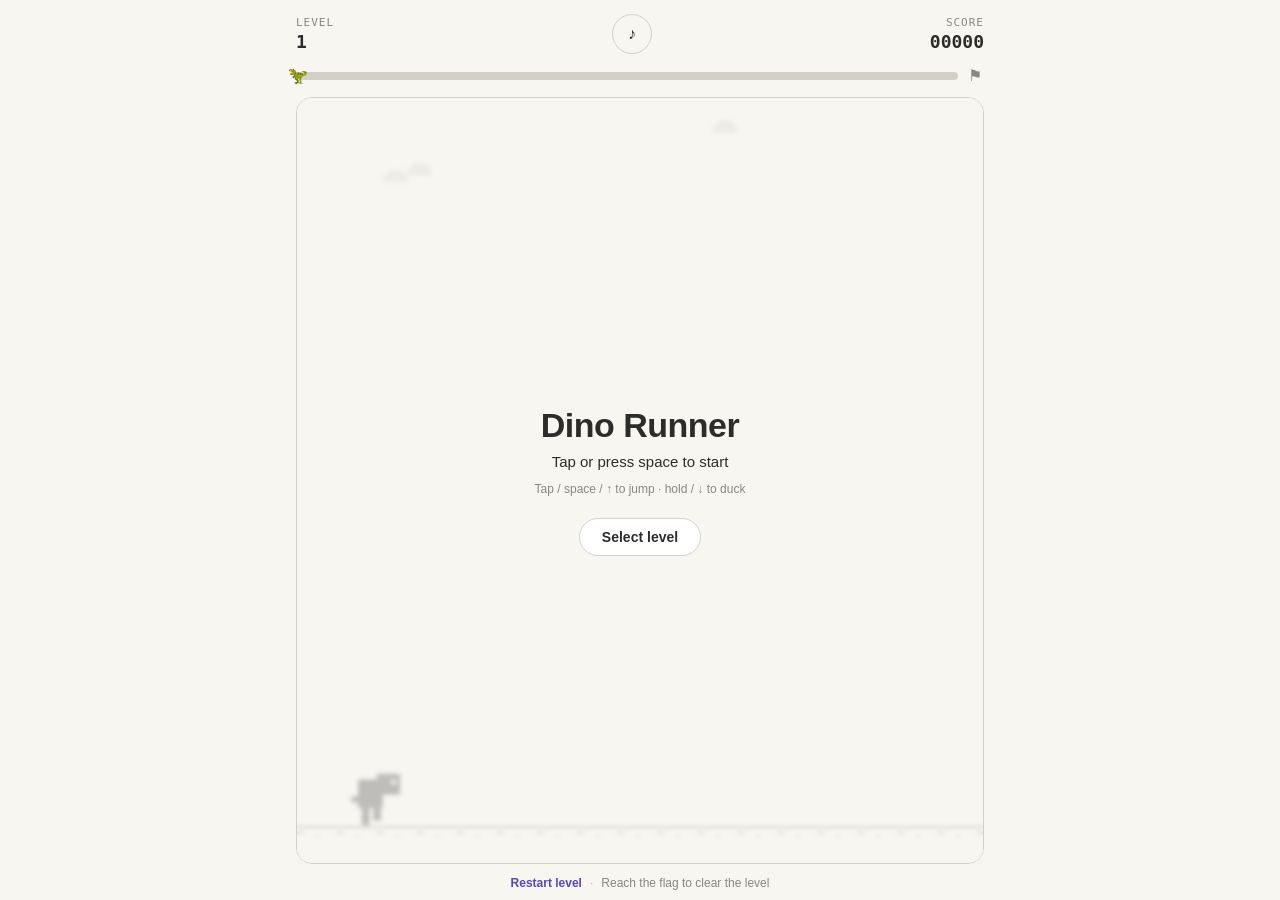
==== index.html @ a5c846f4 "Add files via upload" ====
<!DOCTYPE html>
<html lang="en">
<head>
<meta charset="UTF-8" />
<meta name="viewport" content="width=device-width, initial-scale=1, maximum-scale=1, user-scalable=no, viewport-fit=cover" />
<meta name="theme-color" content="#f7f6f1" />
<meta name="description" content="A minimal level-based runner game — clear each level's finish line to advance. Plays on mobile and desktop." />
<title>Dino Runner</title>
<link rel="stylesheet" href="style.css" />
</head>
<body>
<div id="app">
  <header class="hud">
    <div class="hud-item">
      <span class="hud-label">LEVEL</span>
      <span id="level" class="hud-value">1</span>
    </div>
    <button id="soundBtn" class="icon-btn" aria-label="Toggle sound">♪</button>
    <div class="hud-item">
      <span class="hud-label">SCORE</span>
      <span id="score" class="hud-value">00000</span>
    </div>
  </header>

  <div class="progress-wrap">
    <div class="progress-track">
      <div id="progressFill" class="progress-fill"></div>
      <div id="progressDino" class="progress-dino">🦖</div>
    </div>
    <span id="progressFlag" class="progress-flag">⚑</span>
  </div>

  <div id="stage" class="stage">
    <canvas id="game"></canvas>

    <!-- Title / start overlay -->
    <div id="overlay" class="overlay">
      <h1 id="ovTitle" class="overlay-title">Dino Runner</h1>
      <p id="ovSub" class="overlay-sub">Tap or press space to start</p>
      <p class="overlay-hint">Tap / space / ↑ to jump · hold / ↓ to duck</p>
      <button id="levelSelectBtn" class="pill-btn">Select level</button>
    </div>

    <!-- Level clear overlay -->
    <div id="clearOverlay" class="overlay hidden">
      <p class="clear-kicker">Level cleared</p>
      <h1 id="clearTitle" class="overlay-title">Level 1</h1>
      <p id="clearStats" class="overlay-sub">Score 00420 · Best 00500</p>
      <button id="nextBtn" class="pill-btn primary">Next level →</button>
    </div>

    <!-- Level select overlay -->
    <div id="selectOverlay" class="overlay hidden">
      <h1 class="overlay-title">Select level</h1>
      <p class="overlay-sub">Cleared levels are unlocked</p>
      <div id="levelGrid" class="level-grid"></div>
      <button id="selectBackBtn" class="text-btn">Back</button>
    </div>
  </div>

  <div class="controls">
    <button id="jumpBtn" class="ctrl-btn" aria-label="Jump">JUMP</button>
    <button id="duckBtn" class="ctrl-btn" aria-label="Duck">DUCK</button>
  </div>

  <footer class="foot">
    <button id="resetBtn" class="text-btn">Restart level</button>
    <span class="foot-sep">·</span>
    <span id="footNote" class="foot-note">Reach the flag to clear the level</span>
  </footer>
</div>

<script src="game.js"></script>
</body>
</html>
---- style.css ----
:root {
  --bg: #f7f6f1;
  --fg: #2c2c2a;
  --mid: #888780;
  --line: #d3d1c7;
  --accent: #534ab7;
  --surface: #ffffff;
}

@media (prefers-color-scheme: dark) {
  :root {
    --bg: #1f1f1d;
    --fg: #f1efe8;
    --mid: #888780;
    --line: #444441;
    --accent: #afa9ec;
    --surface: #2c2c2a;
  }
}

* { margin: 0; padding: 0; box-sizing: border-box; }

html, body {
  height: 100%;
  overflow: hidden;
  overscroll-behavior: none;
  -webkit-user-select: none;
  user-select: none;
  -webkit-touch-callout: none;
  -webkit-tap-highlight-color: transparent;
  touch-action: manipulation;
}

body {
  font-family: -apple-system, BlinkMacSystemFont, "Segoe UI", Roboto, sans-serif;
  background: var(--bg);
  color: var(--fg);
  display: flex;
  align-items: center;
  justify-content: center;
  transition: background 0.4s ease, color 0.4s ease;
}

#app {
  width: 100%;
  max-width: 720px;
  height: 100%;
  max-height: 100dvh;
  display: flex;
  flex-direction: column;
  padding: env(safe-area-inset-top) 16px env(safe-area-inset-bottom);
  gap: 12px;
}

.hud {
  display: flex;
  align-items: center;
  justify-content: space-between;
  padding-top: 14px;
  font-family: "SF Mono", ui-monospace, Menlo, Consolas, monospace;
}

.hud-item { display: flex; flex-direction: column; gap: 2px; }
.hud-item:last-child { align-items: flex-end; }
.hud-label { font-size: 11px; letter-spacing: 1px; color: var(--mid); }
.hud-value { font-size: 18px; font-weight: 600; color: var(--fg); font-variant-numeric: tabular-nums; }

.icon-btn {
  width: 40px; height: 40px;
  border: 1px solid var(--line);
  border-radius: 50%;
  background: transparent;
  color: var(--fg);
  font-size: 16px;
  cursor: pointer;
  transition: opacity 0.2s ease, background 0.2s ease;
}
.icon-btn.muted { opacity: 0.35; }
.icon-btn:active { background: var(--line); }

.stage {
  position: relative;
  flex: 1;
  min-height: 0;
  border-radius: 16px;
  overflow: hidden;
  border: 1px solid var(--line);
  background: var(--bg);
  transition: background 0.4s ease, border-color 0.4s ease;
}

#game { display: block; width: 100%; height: 100%; }

.overlay {
  position: absolute;
  inset: 0;
  display: flex;
  flex-direction: column;
  align-items: center;
  justify-content: center;
  gap: 8px;
  text-align: center;
  padding: 24px;
  background: color-mix(in srgb, var(--bg) 72%, transparent);
  backdrop-filter: blur(2px);
  transition: opacity 0.25s ease;
}
.overlay.hidden { opacity: 0; pointer-events: none; }
.overlay-title { font-size: 28px; font-weight: 700; letter-spacing: -0.5px; }
.overlay-sub { font-size: 15px; color: var(--fg); }
.overlay-hint { font-size: 12px; color: var(--mid); margin-top: 4px; }

.controls {
  display: flex;
  gap: 12px;
}
.ctrl-btn {
  flex: 1;
  height: 60px;
  border: 1px solid var(--line);
  border-radius: 14px;
  background: var(--surface);
  color: var(--fg);
  font-size: 15px;
  font-weight: 600;
  letter-spacing: 1px;
  cursor: pointer;
  transition: transform 0.05s ease, background 0.15s ease;
}
.ctrl-btn:active { transform: scale(0.97); background: var(--line); }

.foot {
  display: flex;
  align-items: center;
  justify-content: center;
  gap: 8px;
  padding-bottom: 10px;
  font-size: 12px;
  color: var(--mid);
}
.text-btn {
  border: none;
  background: transparent;
  color: var(--accent);
  font-size: 12px;
  font-weight: 600;
  cursor: pointer;
}
.foot-sep { opacity: 0.5; }

@media (min-width: 700px) {
  .ctrl-btn { height: 52px; }
  .overlay-title { font-size: 34px; }
}

@media (hover: hover) and (pointer: fine) {
  .controls { display: none; }
}

/* ---- Progress bar ---- */
.progress-wrap {
  display: flex;
  align-items: center;
  gap: 10px;
  padding: 0 2px;
}
.progress-track {
  position: relative;
  flex: 1;
  height: 8px;
  background: var(--line);
  border-radius: 6px;
  overflow: visible;
}
.progress-fill {
  height: 100%;
  width: 0%;
  background: var(--accent);
  border-radius: 6px;
  transition: width 0.08s linear;
}
.progress-dino {
  position: absolute;
  top: 50%;
  left: 0%;
  transform: translate(-50%, -50%);
  font-size: 16px;
  line-height: 1;
  transition: left 0.08s linear;
  pointer-events: none;
}
.progress-flag {
  font-size: 16px;
  color: var(--mid);
}

/* ---- Pill buttons in overlays ---- */
.pill-btn {
  margin-top: 14px;
  padding: 10px 22px;
  border: 1px solid var(--line);
  border-radius: 999px;
  background: var(--surface);
  color: var(--fg);
  font-size: 14px;
  font-weight: 600;
  cursor: pointer;
  transition: transform 0.05s ease, background 0.15s ease;
}
.pill-btn:active { transform: scale(0.97); }
.pill-btn.primary {
  background: var(--accent);
  border-color: var(--accent);
  color: #fff;
}

.clear-kicker {
  font-size: 12px;
  letter-spacing: 2px;
  text-transform: uppercase;
  color: var(--accent);
  font-weight: 700;
}

/* ---- Level select grid ---- */
.level-grid {
  display: grid;
  grid-template-columns: repeat(4, 1fr);
  gap: 10px;
  margin-top: 16px;
  width: 100%;
  max-width: 320px;
}
.level-cell {
  aspect-ratio: 1;
  border: 1px solid var(--line);
  border-radius: 12px;
  background: var(--surface);
  color: var(--fg);
  font-size: 18px;
  font-weight: 700;
  display: flex;
  align-items: center;
  justify-content: center;
  cursor: pointer;
  transition: transform 0.05s ease, background 0.15s ease;
}
.level-cell:active { transform: scale(0.95); }
.level-cell.locked {
  color: var(--mid);
  opacity: 0.5;
  cursor: not-allowed;
}
.level-cell.cleared {
  border-color: var(--accent);
  color: var(--accent);
}
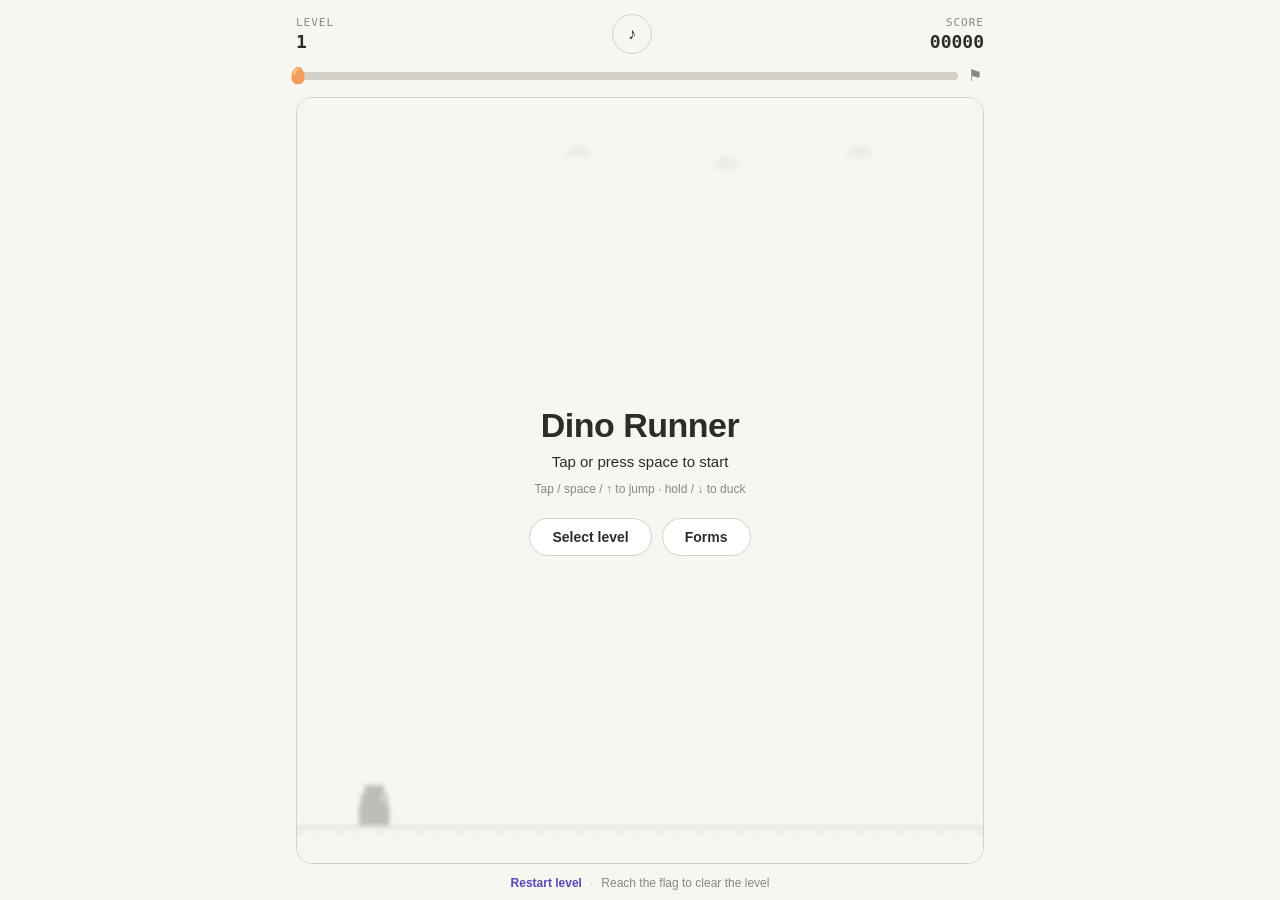
==== commit 9731d1a9: "Add 50 hand-authored levels, dino evolution system, PWA & a11y Gameplay - Replace random spawning wi" ====
--- a/index.html
+++ b/index.html
@@ -3,9 +3,13 @@
 <head>
 <meta charset="UTF-8" />
 <meta name="viewport" content="width=device-width, initial-scale=1, maximum-scale=1, user-scalable=no, viewport-fit=cover" />
-<meta name="theme-color" content="#f7f6f1" />
+<meta name="theme-color" content="#f7f6f1" media="(prefers-color-scheme: light)" />
+<meta name="theme-color" content="#1f1f1d" media="(prefers-color-scheme: dark)" />
 <meta name="description" content="A minimal level-based runner game — clear each level's finish line to advance. Plays on mobile and desktop." />
 <title>Dino Runner</title>
+<link rel="manifest" href="manifest.json" />
+<link rel="icon" href="icon.svg" type="image/svg+xml" />
+<link rel="apple-touch-icon" href="icon.svg" />
 <link rel="stylesheet" href="style.css" />
 </head>
 <body>
@@ -38,12 +42,15 @@
       <h1 id="ovTitle" class="overlay-title">Dino Runner</h1>
       <p id="ovSub" class="overlay-sub">Tap or press space to start</p>
       <p class="overlay-hint">Tap / space / ↑ to jump · hold / ↓ to duck</p>
-      <button id="levelSelectBtn" class="pill-btn">Select level</button>
+      <div class="overlay-actions">
+        <button id="levelSelectBtn" class="pill-btn">Select level</button>
+        <button id="skinsBtn" class="pill-btn">Forms</button>
+      </div>
     </div>
 
     <!-- Level clear overlay -->
     <div id="clearOverlay" class="overlay hidden">
-      <p class="clear-kicker">Level cleared</p>
+      <p id="clearKicker" class="clear-kicker">Level cleared</p>
       <h1 id="clearTitle" class="overlay-title">Level 1</h1>
       <p id="clearStats" class="overlay-sub">Score 00420 · Best 00500</p>
       <button id="nextBtn" class="pill-btn primary">Next level →</button>
@@ -55,6 +62,14 @@
       <p class="overlay-sub">Cleared levels are unlocked</p>
       <div id="levelGrid" class="level-grid"></div>
       <button id="selectBackBtn" class="text-btn">Back</button>
+    </div>
+
+    <!-- Skins / evolution overlay -->
+    <div id="skinOverlay" class="overlay hidden">
+      <h1 class="overlay-title">Forms</h1>
+      <p class="overlay-sub">Clear levels to evolve · tap to wear</p>
+      <div id="skinGrid" class="skin-grid"></div>
+      <button id="skinBackBtn" class="text-btn">Back</button>
     </div>
   </div>
 
@@ -71,5 +86,14 @@
 </div>
 
 <script src="game.js"></script>
+<script>
+  // Register the service worker for offline play. Skipped on file:// where SWs
+  // are unavailable; harmless if the file is missing.
+  if ("serviceWorker" in navigator && location.protocol.startsWith("http")) {
+    window.addEventListener("load", function () {
+      navigator.serviceWorker.register("sw.js").catch(function () {});
+    });
+  }
+</script>
 </body>
 </html>
--- a/style.css
+++ b/style.css
@@ -255,3 +255,69 @@
   border-color: var(--accent);
   color: var(--accent);
 }
+
+/* 50 levels — let the grid scroll inside the overlay */
+.level-grid {
+  max-height: 52vh;
+  overflow-y: auto;
+  padding: 2px;
+  scrollbar-width: thin;
+}
+
+/* ---- Overlay action row ---- */
+.overlay-actions {
+  display: flex;
+  gap: 10px;
+  flex-wrap: wrap;
+  justify-content: center;
+}
+
+/* ---- Skin / evolution grid ---- */
+.skin-grid {
+  display: grid;
+  grid-template-columns: repeat(2, 1fr);
+  gap: 10px;
+  margin-top: 14px;
+  width: 100%;
+  max-width: 320px;
+  max-height: 52vh;
+  overflow-y: auto;
+  padding: 2px;
+  scrollbar-width: thin;
+}
+.skin-cell {
+  display: flex;
+  align-items: center;
+  gap: 10px;
+  padding: 10px 12px;
+  border: 1px solid var(--line);
+  border-radius: 12px;
+  background: var(--surface);
+  color: var(--fg);
+  cursor: pointer;
+  text-align: left;
+  transition: transform 0.05s ease, background 0.15s ease, border-color 0.15s ease;
+}
+.skin-cell:active { transform: scale(0.96); }
+.skin-cell.active { border-color: var(--accent); background: color-mix(in srgb, var(--accent) 14%, var(--surface)); }
+.skin-cell.locked { opacity: 0.5; cursor: not-allowed; }
+.skin-emoji { font-size: 22px; line-height: 1; }
+.skin-name { font-size: 12px; font-weight: 600; }
+.skin-cell.locked .skin-name { color: var(--mid); }
+
+/* ---- Keyboard focus visibility (a11y) ---- */
+.pill-btn:focus-visible,
+.text-btn:focus-visible,
+.icon-btn:focus-visible,
+.ctrl-btn:focus-visible,
+.level-cell:focus-visible,
+.skin-cell:focus-visible {
+  outline: 2px solid var(--accent);
+  outline-offset: 2px;
+}
+
+/* ---- Respect reduced-motion preference ---- */
+@media (prefers-reduced-motion: reduce) {
+  * { transition: none !important; }
+  .progress-fill, .progress-dino { transition: none !important; }
+}
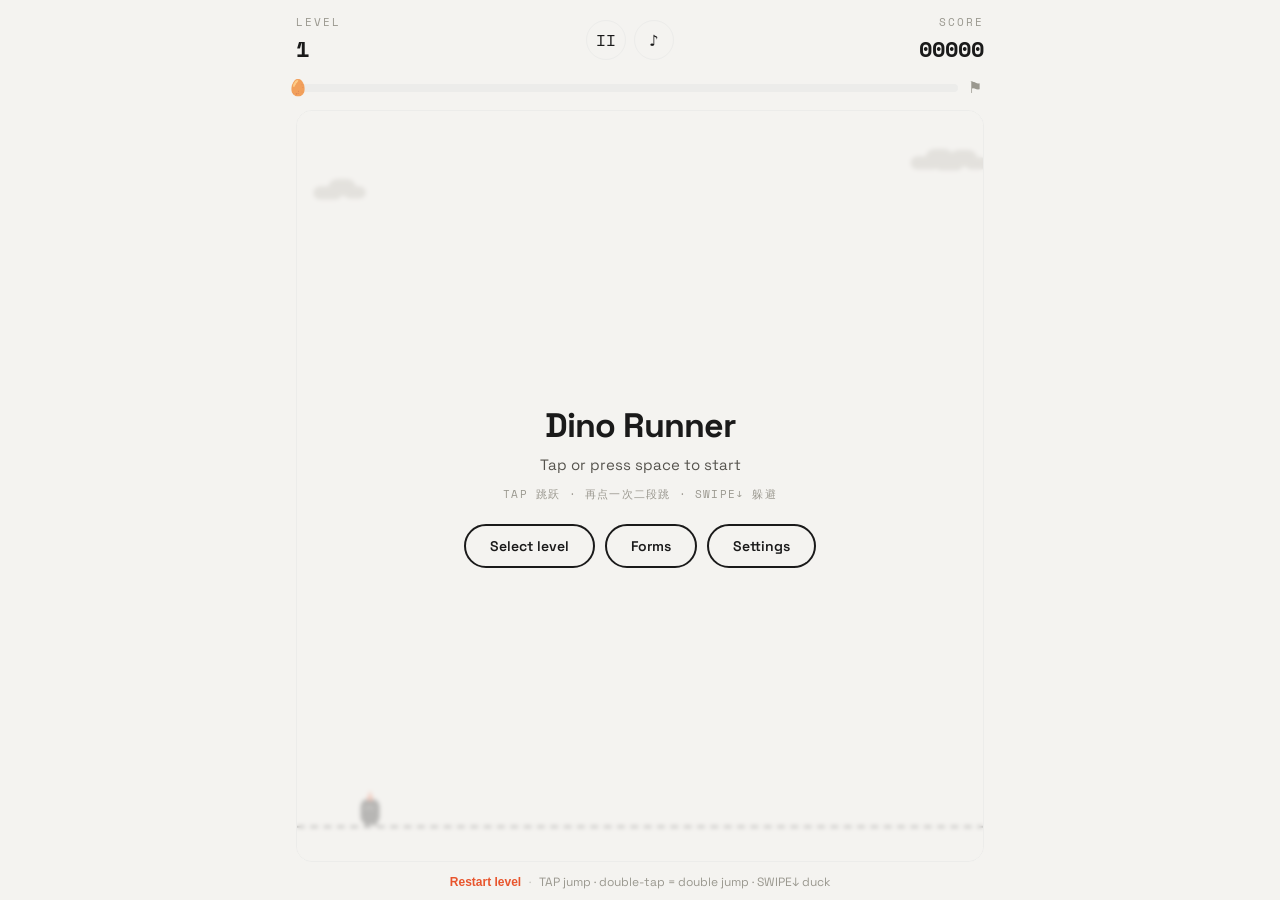
==== commit 734fc7a8: "Apply Design Cloud visual system + double-jump/swipe mechanics Implements the DESIGN_SPEC (docs/desi" ====
--- a/index.html
+++ b/index.html
@@ -3,8 +3,8 @@
 <head>
 <meta charset="UTF-8" />
 <meta name="viewport" content="width=device-width, initial-scale=1, maximum-scale=1, user-scalable=no, viewport-fit=cover" />
-<meta name="theme-color" content="#f7f6f1" media="(prefers-color-scheme: light)" />
-<meta name="theme-color" content="#1f1f1d" media="(prefers-color-scheme: dark)" />
+<meta name="theme-color" content="#F4F3F0" media="(prefers-color-scheme: light)" />
+<meta name="theme-color" content="#16161A" media="(prefers-color-scheme: dark)" />
 <meta name="description" content="A minimal level-based runner game — clear each level's finish line to advance. Plays on mobile and desktop." />
 <title>Dino Runner</title>
 <link rel="manifest" href="manifest.json" />
@@ -19,7 +19,10 @@
       <span class="hud-label">LEVEL</span>
       <span id="level" class="hud-value">1</span>
     </div>
-    <button id="soundBtn" class="icon-btn" aria-label="Toggle sound">♪</button>
+    <div class="hud-icons">
+      <button id="pauseBtn" class="icon-btn" aria-label="Pause">II</button>
+      <button id="soundBtn" class="icon-btn" aria-label="Toggle sound">♪</button>
+    </div>
     <div class="hud-item">
       <span class="hud-label">SCORE</span>
       <span id="score" class="hud-value">00000</span>
@@ -41,10 +44,11 @@
     <div id="overlay" class="overlay">
       <h1 id="ovTitle" class="overlay-title">Dino Runner</h1>
       <p id="ovSub" class="overlay-sub">Tap or press space to start</p>
-      <p class="overlay-hint">Tap / space / ↑ to jump · hold / ↓ to duck</p>
+      <p class="overlay-hint">TAP 跳跃 · 再点一次二段跳 · SWIPE↓ 躲避</p>
       <div class="overlay-actions">
         <button id="levelSelectBtn" class="pill-btn">Select level</button>
         <button id="skinsBtn" class="pill-btn">Forms</button>
+        <button id="titleSettingsBtn" class="pill-btn">Settings</button>
       </div>
     </div>
 
@@ -71,17 +75,36 @@
       <div id="skinGrid" class="skin-grid"></div>
       <button id="skinBackBtn" class="text-btn">Back</button>
     </div>
-  </div>
 
-  <div class="controls">
-    <button id="jumpBtn" class="ctrl-btn" aria-label="Jump">JUMP</button>
-    <button id="duckBtn" class="ctrl-btn" aria-label="Duck">DUCK</button>
+    <!-- Pause overlay -->
+    <div id="pauseOverlay" class="overlay hidden">
+      <p class="clear-kicker">Paused</p>
+      <h1 class="overlay-title">II</h1>
+      <p id="pauseStats" class="overlay-sub">Score 00000</p>
+      <button id="resumeBtn" class="pill-btn primary">Resume</button>
+      <div class="overlay-actions">
+        <button id="pauseRestartBtn" class="pill-btn">Restart</button>
+        <button id="pauseSettingsBtn" class="pill-btn">Settings</button>
+        <button id="pauseHomeBtn" class="pill-btn">Home</button>
+      </div>
+    </div>
+
+    <!-- Settings overlay -->
+    <div id="settingsOverlay" class="overlay hidden">
+      <h1 class="overlay-title">Settings</h1>
+      <div class="settings-list">
+        <button id="setSoundBtn" class="setting-row"><span>Sound</span><span id="setSoundVal" class="setting-val">On</span></button>
+        <button id="setMotionBtn" class="setting-row"><span>Reduce motion</span><span id="setMotionVal" class="setting-val">Off</span></button>
+        <button id="setResetBtn" class="setting-row danger"><span>Reset progress</span><span class="setting-val">↺</span></button>
+      </div>
+      <button id="settingsBackBtn" class="text-btn">Back</button>
+    </div>
   </div>
 
   <footer class="foot">
     <button id="resetBtn" class="text-btn">Restart level</button>
     <span class="foot-sep">·</span>
-    <span id="footNote" class="foot-note">Reach the flag to clear the level</span>
+    <span id="footNote" class="foot-note">TAP jump · double-tap = double jump · SWIPE↓ duck</span>
   </footer>
 </div>
 
--- a/style.css
+++ b/style.css
@@ -1,20 +1,65 @@
+/* ---- Self-hosted fonts (offline-safe; OFL licensed) ---- */
+/* Space Grotesk ships as a variable font, so one file covers 400–700. */
+@font-face {
+  font-family: "Space Grotesk";
+  font-style: normal;
+  font-weight: 400 700;
+  font-display: swap;
+  src: url("fonts/space-grotesk.woff2") format("woff2");
+}
+@font-face {
+  font-family: "Space Mono";
+  font-style: normal;
+  font-weight: 400;
+  font-display: swap;
+  src: url("fonts/space-mono-400.woff2") format("woff2");
+}
+@font-face {
+  font-family: "Space Mono";
+  font-style: normal;
+  font-weight: 700;
+  font-display: swap;
+  src: url("fonts/space-mono-700.woff2") format("woff2");
+}
+
+/* ---- Color tokens (DESIGN_SPEC §1) ----
+   Only --bg and --ink flip between day/night; --accent is constant. */
 :root {
-  --bg: #f7f6f1;
-  --fg: #2c2c2a;
-  --mid: #888780;
-  --line: #d3d1c7;
-  --accent: #534ab7;
-  --surface: #ffffff;
+  --bg: #F4F3F0;          /* sky / background */
+  --ink: #1A1A1A;         /* body / characters / text */
+  --secondary: #B8B5AD;   /* clouds, ghosts, disabled */
+  --accent: #E8552D;      /* constant — danger, score, CTAs */
+  --accent-shadow: #B53C1A; /* 3D button lip */
+
+  /* supporting neutrals (light) */
+  --card: #FFFFFF;
+  --hairline: #ECECEA;
+  --panel: #FAF9F7;
+  --muted: #9A988F;
+  --body-text: #55534D;
+
+  /* legacy aliases kept so older rules still resolve */
+  --fg: var(--ink);
+  --mid: var(--muted);
+  --line: var(--hairline);
+  --surface: var(--card);
+
+  --font-ui: "Space Grotesk", -apple-system, BlinkMacSystemFont, "Segoe UI", Roboto, sans-serif;
+  --font-mono: "Space Mono", "SF Mono", ui-monospace, Menlo, Consolas, monospace;
 }
 
 @media (prefers-color-scheme: dark) {
   :root {
-    --bg: #1f1f1d;
-    --fg: #f1efe8;
-    --mid: #888780;
-    --line: #444441;
-    --accent: #afa9ec;
-    --surface: #2c2c2a;
+    --bg: #16161A;
+    --ink: #F1EFE9;
+    --secondary: #4A4A52;
+    --accent: #E8552D;
+    --accent-shadow: #8F2F12;
+    --card: #222228;
+    --hairline: #2C2C32;
+    --panel: #1C1C20;
+    --muted: #8C8A93;
+    --body-text: #BDBBB4;
   }
 }
 
@@ -32,9 +77,9 @@
 }
 
 body {
-  font-family: -apple-system, BlinkMacSystemFont, "Segoe UI", Roboto, sans-serif;
+  font-family: var(--font-ui);
   background: var(--bg);
-  color: var(--fg);
+  color: var(--ink);
   display: flex;
   align-items: center;
   justify-content: center;
@@ -57,13 +102,13 @@
   align-items: center;
   justify-content: space-between;
   padding-top: 14px;
-  font-family: "SF Mono", ui-monospace, Menlo, Consolas, monospace;
+  font-family: var(--font-mono);
 }
 
 .hud-item { display: flex; flex-direction: column; gap: 2px; }
 .hud-item:last-child { align-items: flex-end; }
-.hud-label { font-size: 11px; letter-spacing: 1px; color: var(--mid); }
-.hud-value { font-size: 18px; font-weight: 600; color: var(--fg); font-variant-numeric: tabular-nums; }
+.hud-label { font-size: 11px; letter-spacing: 2px; color: var(--muted); }
+.hud-value { font-size: 22px; font-weight: 700; color: var(--ink); font-variant-numeric: tabular-nums; }
 
 .icon-btn {
   width: 40px; height: 40px;
@@ -106,9 +151,9 @@
   transition: opacity 0.25s ease;
 }
 .overlay.hidden { opacity: 0; pointer-events: none; }
-.overlay-title { font-size: 28px; font-weight: 700; letter-spacing: -0.5px; }
-.overlay-sub { font-size: 15px; color: var(--fg); }
-.overlay-hint { font-size: 12px; color: var(--mid); margin-top: 4px; }
+.overlay-title { font-family: var(--font-ui); font-size: 30px; font-weight: 700; letter-spacing: -0.9px; }
+.overlay-sub { font-size: 15px; color: var(--body-text); }
+.overlay-hint { font-family: var(--font-mono); font-size: 11px; letter-spacing: 1.2px; color: var(--muted); margin-top: 4px; }
 
 .controls {
   display: flex;
@@ -197,26 +242,33 @@
 /* ---- Pill buttons in overlays ---- */
 .pill-btn {
   margin-top: 14px;
-  padding: 10px 22px;
-  border: 1px solid var(--line);
+  padding: 11px 24px;
+  border: 2px solid var(--ink);
   border-radius: 999px;
-  background: var(--surface);
-  color: var(--fg);
+  background: transparent;
+  color: var(--ink);
+  font-family: var(--font-ui);
   font-size: 14px;
   font-weight: 600;
   cursor: pointer;
   transition: transform 0.05s ease, background 0.15s ease;
 }
 .pill-btn:active { transform: scale(0.97); }
+/* Primary CTA — accent fill with a 3D "lip" (DESIGN_SPEC §9) */
 .pill-btn.primary {
+  border: none;
+  border-radius: 28px;
   background: var(--accent);
-  border-color: var(--accent);
   color: #fff;
-}
+  font-weight: 700;
+  box-shadow: 0 4px 0 var(--accent-shadow);
+}
+.pill-btn.primary:active { transform: translateY(4px); box-shadow: 0 0 0 var(--accent-shadow); }
 
 .clear-kicker {
-  font-size: 12px;
-  letter-spacing: 2px;
+  font-family: var(--font-mono);
+  font-size: 11px;
+  letter-spacing: 2.5px;
   text-transform: uppercase;
   color: var(--accent);
   font-weight: 700;
@@ -316,6 +368,38 @@
   outline-offset: 2px;
 }
 
+/* ---- HUD icon cluster ---- */
+.hud-icons { display: flex; gap: 8px; align-items: center; }
+.icon-btn { font-family: var(--font-mono); }
+
+/* ---- Settings panel ---- */
+.settings-list {
+  display: flex;
+  flex-direction: column;
+  gap: 10px;
+  width: 100%;
+  max-width: 300px;
+  margin-top: 16px;
+}
+.setting-row {
+  display: flex;
+  align-items: center;
+  justify-content: space-between;
+  padding: 14px 16px;
+  border: 1px solid var(--hairline);
+  border-radius: 12px;
+  background: var(--card);
+  color: var(--ink);
+  font-family: var(--font-ui);
+  font-size: 14px;
+  font-weight: 600;
+  cursor: pointer;
+  transition: transform 0.05s ease, background 0.15s ease;
+}
+.setting-row:active { transform: scale(0.98); }
+.setting-val { font-family: var(--font-mono); font-weight: 700; color: var(--accent); }
+.setting-row.danger { color: var(--accent); }
+
 /* ---- Respect reduced-motion preference ---- */
 @media (prefers-reduced-motion: reduce) {
   * { transition: none !important; }
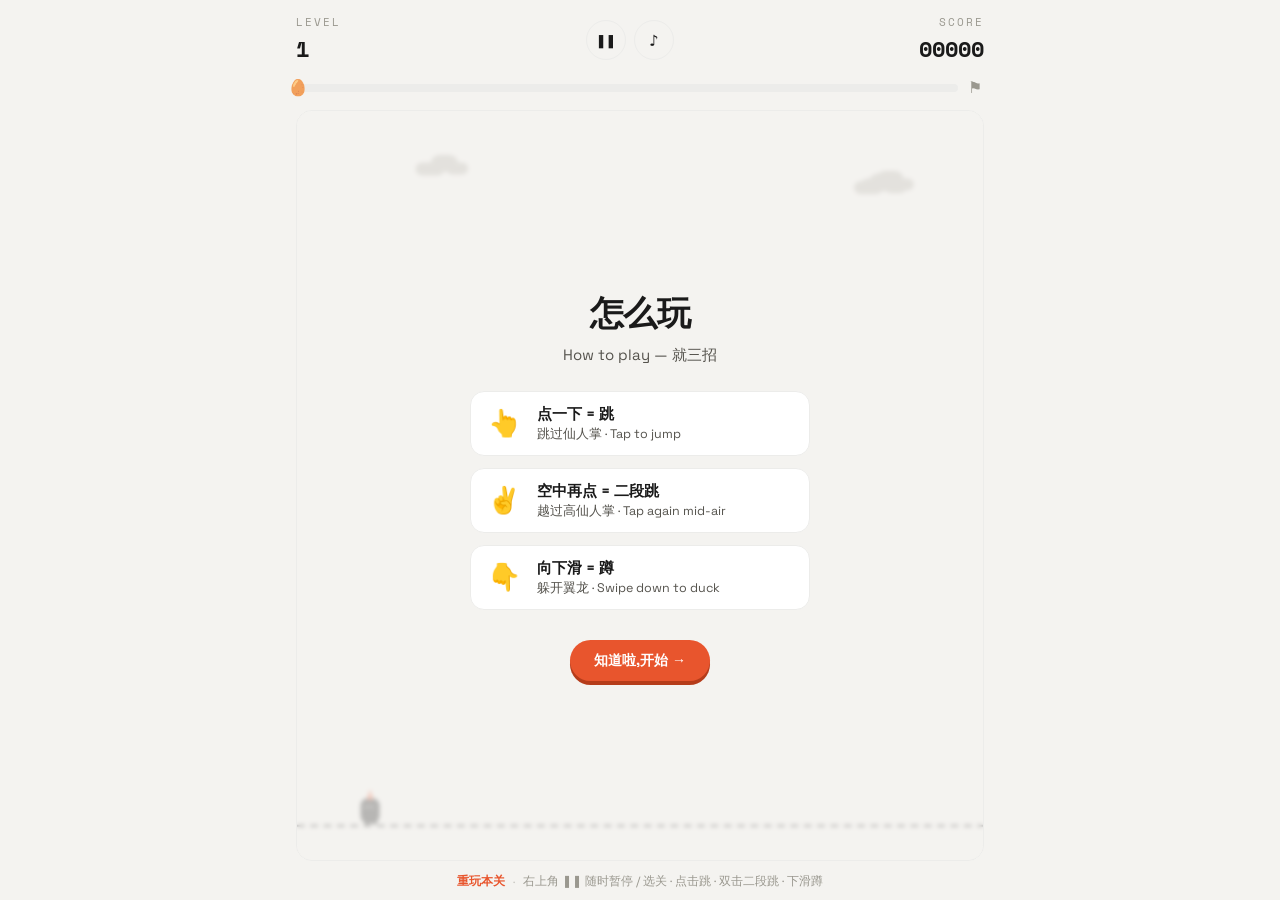
==== commit 80645d67: "Polish UX: title redesign, tutorial, navigation, clear celebration Addresses playtest feedback: - Ho" ====
--- a/index.html
+++ b/index.html
@@ -20,7 +20,7 @@
       <span id="level" class="hud-value">1</span>
     </div>
     <div class="hud-icons">
-      <button id="pauseBtn" class="icon-btn" aria-label="Pause">II</button>
+      <button id="pauseBtn" class="icon-btn" aria-label="Pause / menu">❚❚</button>
       <button id="soundBtn" class="icon-btn" aria-label="Toggle sound">♪</button>
     </div>
     <div class="hud-item">
@@ -40,16 +40,32 @@
   <div id="stage" class="stage">
     <canvas id="game"></canvas>
 
-    <!-- Title / start overlay -->
-    <div id="overlay" class="overlay">
-      <h1 id="ovTitle" class="overlay-title">Dino Runner</h1>
-      <p id="ovSub" class="overlay-sub">Tap or press space to start</p>
-      <p class="overlay-hint">TAP 跳跃 · 再点一次二段跳 · SWIPE↓ 躲避</p>
+    <!-- Title / home -->
+    <div id="overlay" class="overlay title-screen">
+      <span id="hiScore" class="hi-score">HI 00000</span>
+      <div class="title-block">
+        <h1 class="game-title">DINO<br />RUNNER</h1>
+        <span class="title-rule"></span>
+      </div>
+      <button id="startBtn" class="pill-btn primary cta-big">▶ 开始 / Tap to start</button>
       <div class="overlay-actions">
-        <button id="levelSelectBtn" class="pill-btn">Select level</button>
-        <button id="skinsBtn" class="pill-btn">Forms</button>
-        <button id="titleSettingsBtn" class="pill-btn">Settings</button>
+        <button id="levelSelectBtn" class="pill-btn">关卡 Levels</button>
+        <button id="skinsBtn" class="pill-btn">形态 Forms</button>
+        <button id="titleSettingsBtn" class="pill-btn">设置 Settings</button>
       </div>
+      <button id="howToBtn" class="text-btn">❓ 怎么玩 · How to play</button>
+    </div>
+
+    <!-- How to play (tutorial) -->
+    <div id="howOverlay" class="overlay hidden">
+      <h1 class="overlay-title">怎么玩</h1>
+      <p class="overlay-sub">How to play — 就三招</p>
+      <div class="how-list">
+        <div class="how-row"><span class="how-ico">👆</span><span class="how-txt"><b>点一下 = 跳</b>跳过仙人掌 · Tap to jump</span></div>
+        <div class="how-row"><span class="how-ico">✌️</span><span class="how-txt"><b>空中再点 = 二段跳</b>越过高仙人掌 · Tap again mid-air</span></div>
+        <div class="how-row"><span class="how-ico">👇</span><span class="how-txt"><b>向下滑 = 蹲</b>躲开翼龙 · Swipe down to duck</span></div>
+      </div>
+      <button id="howStartBtn" class="pill-btn primary">知道啦,开始 →</button>
     </div>
 
     <!-- Level clear overlay -->
@@ -58,6 +74,22 @@
       <h1 id="clearTitle" class="overlay-title">Level 1</h1>
       <p id="clearStats" class="overlay-sub">Score 00420 · Best 00500</p>
       <button id="nextBtn" class="pill-btn primary">Next level →</button>
+      <div class="overlay-actions">
+        <button id="clearLevelsBtn" class="pill-btn">关卡 Levels</button>
+        <button id="clearHomeBtn" class="pill-btn">首页 Home</button>
+      </div>
+    </div>
+
+    <!-- Game over overlay -->
+    <div id="overOverlay" class="overlay hidden">
+      <p class="clear-kicker over-kicker">撞到啦 · Game over</p>
+      <h1 class="overlay-title">再试一次</h1>
+      <p id="overStats" class="overlay-sub">Level 1 · Score 00000</p>
+      <button id="retryBtn" class="pill-btn primary">↻ 重试 Retry</button>
+      <div class="overlay-actions">
+        <button id="overLevelsBtn" class="pill-btn">关卡 Levels</button>
+        <button id="overHomeBtn" class="pill-btn">首页 Home</button>
+      </div>
     </div>
 
     <!-- Level select overlay -->
@@ -78,14 +110,15 @@
 
     <!-- Pause overlay -->
     <div id="pauseOverlay" class="overlay hidden">
-      <p class="clear-kicker">Paused</p>
-      <h1 class="overlay-title">II</h1>
+      <p class="clear-kicker">已暂停 · Paused</p>
+      <h1 class="overlay-title pause-glyph">❚❚</h1>
       <p id="pauseStats" class="overlay-sub">Score 00000</p>
-      <button id="resumeBtn" class="pill-btn primary">Resume</button>
+      <button id="resumeBtn" class="pill-btn primary">继续 Resume</button>
       <div class="overlay-actions">
-        <button id="pauseRestartBtn" class="pill-btn">Restart</button>
-        <button id="pauseSettingsBtn" class="pill-btn">Settings</button>
-        <button id="pauseHomeBtn" class="pill-btn">Home</button>
+        <button id="pauseRestartBtn" class="pill-btn">重玩 Restart</button>
+        <button id="pauseLevelsBtn" class="pill-btn">关卡 Levels</button>
+        <button id="pauseSettingsBtn" class="pill-btn">设置 Settings</button>
+        <button id="pauseHomeBtn" class="pill-btn">首页 Home</button>
       </div>
     </div>
 
@@ -102,9 +135,9 @@
   </div>
 
   <footer class="foot">
-    <button id="resetBtn" class="text-btn">Restart level</button>
+    <button id="resetBtn" class="text-btn">重玩本关</button>
     <span class="foot-sep">·</span>
-    <span id="footNote" class="foot-note">TAP jump · double-tap = double jump · SWIPE↓ duck</span>
+    <span id="footNote" class="foot-note">右上角 ❚❚ 随时暂停 / 选关 · 点击跳 · 双击二段跳 · 下滑蹲</span>
   </footer>
 </div>
 
--- a/style.css
+++ b/style.css
@@ -400,8 +400,60 @@
 .setting-val { font-family: var(--font-mono); font-weight: 700; color: var(--accent); }
 .setting-row.danger { color: var(--accent); }
 
+/* ---- Title / home screen (DESIGN_SPEC §5.1) ---- */
+.title-screen {
+  justify-content: flex-start;
+  padding-top: 9%;
+  gap: 16px;
+  /* fade out toward the bottom so the dino + cactus scene shows on the ground */
+  background: linear-gradient(to bottom,
+    var(--bg) 0%,
+    color-mix(in srgb, var(--bg) 88%, transparent) 52%,
+    transparent 80%);
+  backdrop-filter: none;
+}
+.title-block { display: flex; flex-direction: column; align-items: center; gap: 12px; }
+.game-title {
+  font-family: var(--font-ui);
+  font-weight: 700;
+  font-size: clamp(42px, 14vw, 66px);
+  line-height: 0.9;
+  letter-spacing: -2.5px;
+  text-align: center;
+  color: var(--ink);
+}
+.title-rule { display: block; width: 66px; height: 6px; border-radius: 3px; background: var(--accent); }
+.hi-score { position: absolute; top: 14px; right: 16px; font-family: var(--font-mono); font-size: 12px; letter-spacing: 1px; color: var(--muted); }
+.cta-big { font-size: 16px; padding: 15px 32px; }
+.pause-glyph { letter-spacing: 6px; }
+.over-kicker { color: var(--accent); }
+
+/* ---- How-to-play tutorial ---- */
+.how-list {
+  display: flex; flex-direction: column; gap: 12px;
+  width: 100%; max-width: 340px; margin: 18px 0 8px;
+}
+.how-row {
+  display: flex; align-items: center; gap: 14px;
+  padding: 12px 14px;
+  border: 1px solid var(--hairline); border-radius: 14px;
+  background: var(--card); text-align: left;
+}
+.how-ico { font-size: 26px; line-height: 1; width: 38px; text-align: center; flex: none; }
+.how-txt { display: flex; flex-direction: column; font-size: 12.5px; color: var(--body-text); }
+.how-txt b { font-size: 15px; color: var(--ink); margin-bottom: 2px; }
+
+/* ---- Level-clear celebration ---- */
+#clearOverlay { background: color-mix(in srgb, var(--bg) 52%, transparent); backdrop-filter: none; }
+#clearOverlay:not(.hidden) { animation: pop-in 0.42s cubic-bezier(0.2, 1.3, 0.35, 1); }
+@keyframes pop-in {
+  0% { transform: scale(0.9); opacity: 0; }
+  60% { transform: scale(1.03); }
+  100% { transform: scale(1); opacity: 1; }
+}
+
 /* ---- Respect reduced-motion preference ---- */
 @media (prefers-reduced-motion: reduce) {
-  * { transition: none !important; }
+  * { transition: none !important; animation: none !important; }
   .progress-fill, .progress-dino { transition: none !important; }
 }
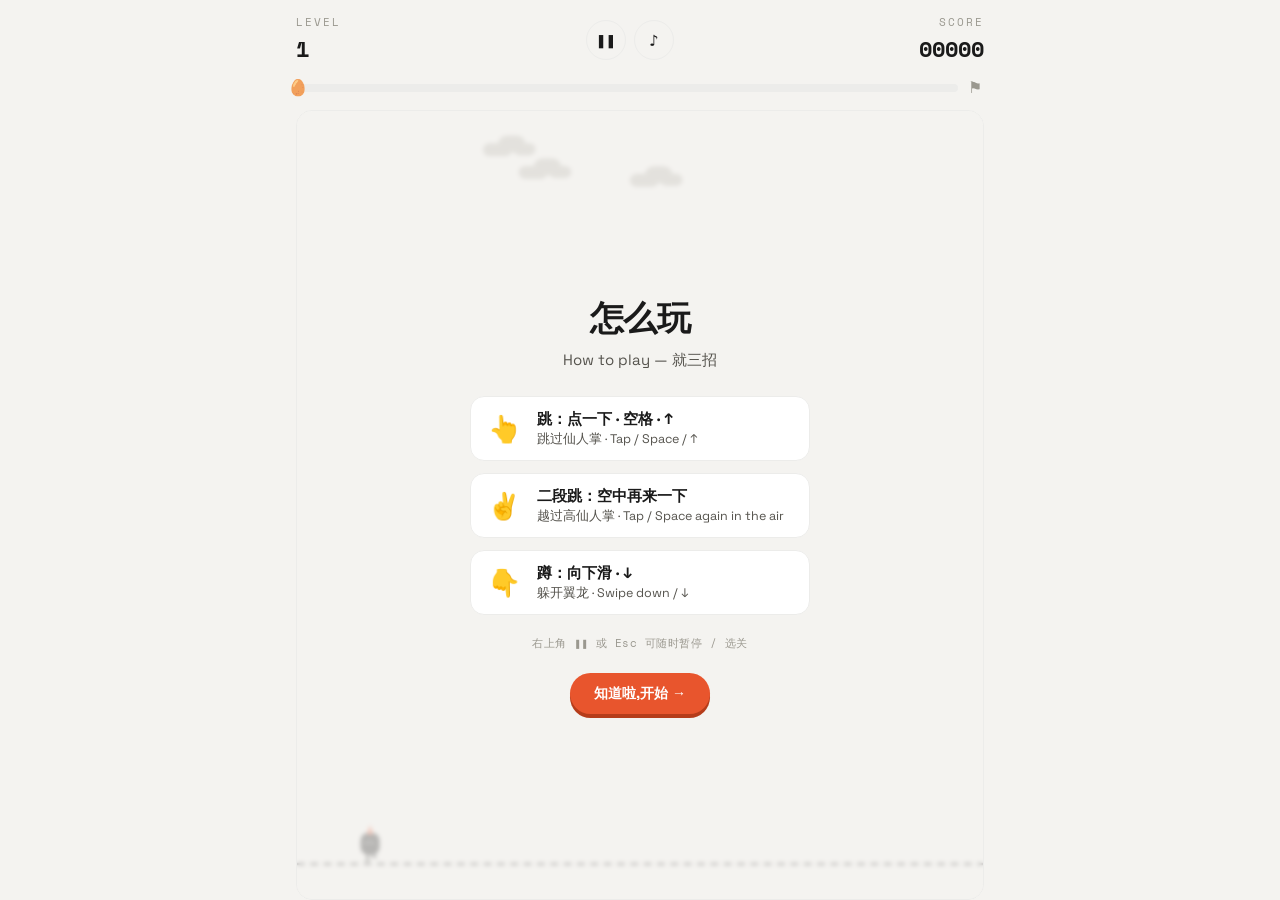
==== commit dc74038a: "Move controls (incl. keyboard) into the tutorial; drop the always-on footer hint Per feedback (Occam" ====
--- a/index.html
+++ b/index.html
@@ -61,10 +61,11 @@
       <h1 class="overlay-title">怎么玩</h1>
       <p class="overlay-sub">How to play — 就三招</p>
       <div class="how-list">
-        <div class="how-row"><span class="how-ico">👆</span><span class="how-txt"><b>点一下 = 跳</b>跳过仙人掌 · Tap to jump</span></div>
-        <div class="how-row"><span class="how-ico">✌️</span><span class="how-txt"><b>空中再点 = 二段跳</b>越过高仙人掌 · Tap again mid-air</span></div>
-        <div class="how-row"><span class="how-ico">👇</span><span class="how-txt"><b>向下滑 = 蹲</b>躲开翼龙 · Swipe down to duck</span></div>
+        <div class="how-row"><span class="how-ico">👆</span><span class="how-txt"><b>跳：点一下 · 空格 · ↑</b>跳过仙人掌 · Tap / Space / ↑</span></div>
+        <div class="how-row"><span class="how-ico">✌️</span><span class="how-txt"><b>二段跳：空中再来一下</b>越过高仙人掌 · Tap / Space again in the air</span></div>
+        <div class="how-row"><span class="how-ico">👇</span><span class="how-txt"><b>蹲：向下滑 · ↓</b>躲开翼龙 · Swipe down / ↓</span></div>
       </div>
+      <p class="how-note">右上角 ❚❚ 或 Esc 可随时暂停 / 选关</p>
       <button id="howStartBtn" class="pill-btn primary">知道啦,开始 →</button>
     </div>
 
@@ -134,11 +135,6 @@
     </div>
   </div>
 
-  <footer class="foot">
-    <button id="resetBtn" class="text-btn">重玩本关</button>
-    <span class="foot-sep">·</span>
-    <span id="footNote" class="foot-note">右上角 ❚❚ 随时暂停 / 选关 · 点击跳 · 双击二段跳 · 下滑蹲</span>
-  </footer>
 </div>
 
 <script src="game.js"></script>
--- a/style.css
+++ b/style.css
@@ -442,6 +442,7 @@
 .how-ico { font-size: 26px; line-height: 1; width: 38px; text-align: center; flex: none; }
 .how-txt { display: flex; flex-direction: column; font-size: 12.5px; color: var(--body-text); }
 .how-txt b { font-size: 15px; color: var(--ink); margin-bottom: 2px; }
+.how-note { font-family: var(--font-mono); font-size: 11px; letter-spacing: 0.5px; color: var(--muted); margin-top: 4px; }
 
 /* ---- Level-clear celebration ---- */
 #clearOverlay { background: color-mix(in srgb, var(--bg) 52%, transparent); backdrop-filter: none; }
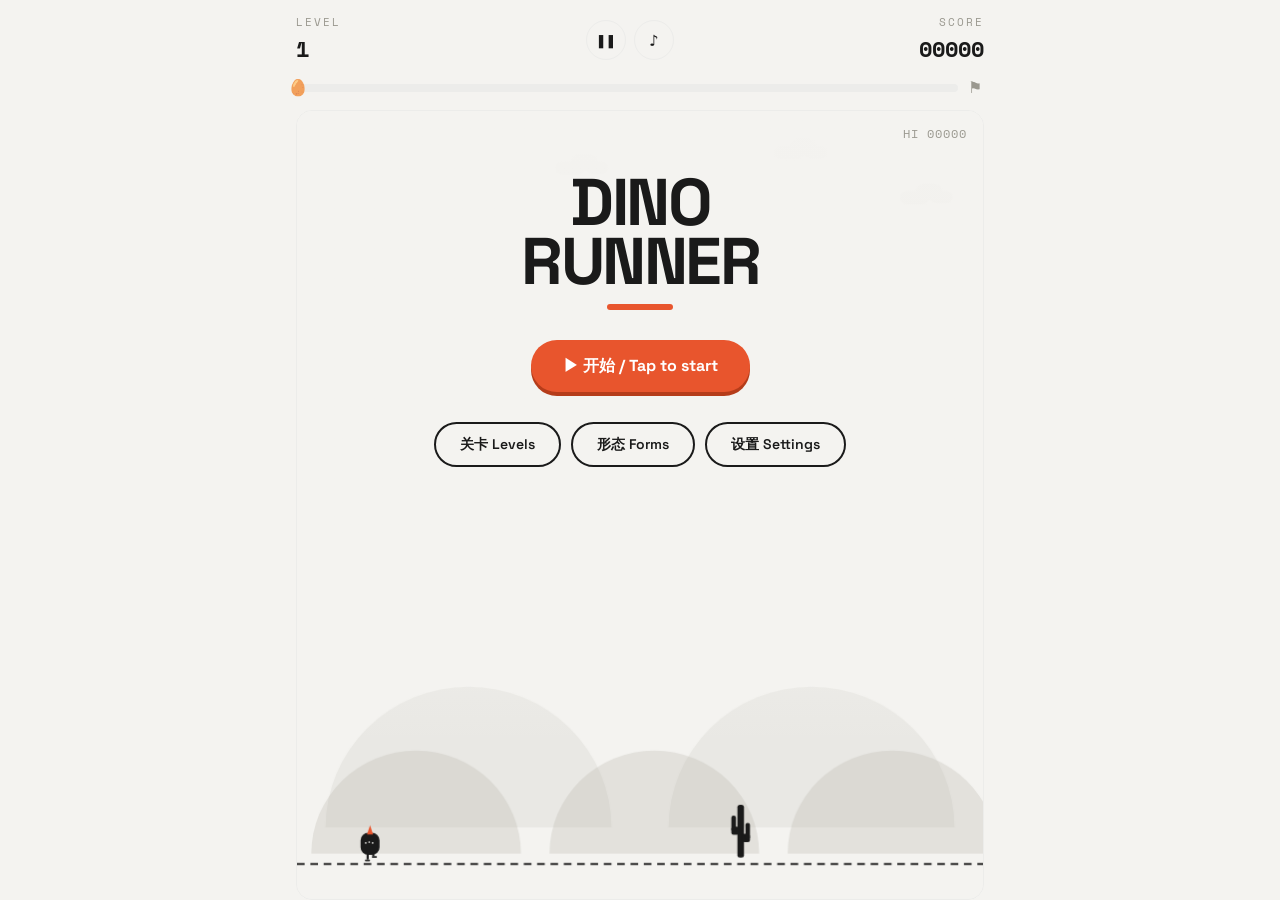
==== commit 0c5413d9: "Learn-by-doing tutorial, new-form reveal, parallax depth Playtest feedback (think Subway Surfers / T" ====
--- a/index.html
+++ b/index.html
@@ -53,20 +53,6 @@
         <button id="skinsBtn" class="pill-btn">形态 Forms</button>
         <button id="titleSettingsBtn" class="pill-btn">设置 Settings</button>
       </div>
-      <button id="howToBtn" class="text-btn">❓ 怎么玩 · How to play</button>
-    </div>
-
-    <!-- How to play (tutorial) -->
-    <div id="howOverlay" class="overlay hidden">
-      <h1 class="overlay-title">怎么玩</h1>
-      <p class="overlay-sub">How to play — 就三招</p>
-      <div class="how-list">
-        <div class="how-row"><span class="how-ico">👆</span><span class="how-txt"><b>跳：点一下 · 空格 · ↑</b>跳过仙人掌 · Tap / Space / ↑</span></div>
-        <div class="how-row"><span class="how-ico">✌️</span><span class="how-txt"><b>二段跳：空中再来一下</b>越过高仙人掌 · Tap / Space again in the air</span></div>
-        <div class="how-row"><span class="how-ico">👇</span><span class="how-txt"><b>蹲：向下滑 · ↓</b>躲开翼龙 · Swipe down / ↓</span></div>
-      </div>
-      <p class="how-note">右上角 ❚❚ 或 Esc 可随时暂停 / 选关</p>
-      <button id="howStartBtn" class="pill-btn primary">知道啦,开始 →</button>
     </div>
 
     <!-- Level clear overlay -->
--- a/style.css
+++ b/style.css
@@ -446,6 +446,18 @@
 
 /* ---- Level-clear celebration ---- */
 #clearOverlay { background: color-mix(in srgb, var(--bg) 52%, transparent); backdrop-filter: none; }
+/* New-form reveal: clear a transparent band in the middle so the big showcased
+   dino on the canvas is fully visible; text sits top, buttons sit bottom. */
+#clearOverlay.reveal {
+  justify-content: space-between;
+  padding-top: 9%;
+  padding-bottom: 7%;
+  background: linear-gradient(to bottom,
+    var(--bg) 0%, color-mix(in srgb, var(--bg) 80%, transparent) 24%,
+    transparent 40%, transparent 62%,
+    color-mix(in srgb, var(--bg) 80%, transparent) 78%, var(--bg) 100%);
+}
+#clearOverlay.reveal .overlay-title { font-size: 26px; }
 #clearOverlay:not(.hidden) { animation: pop-in 0.42s cubic-bezier(0.2, 1.3, 0.35, 1); }
 @keyframes pop-in {
   0% { transform: scale(0.9); opacity: 0; }
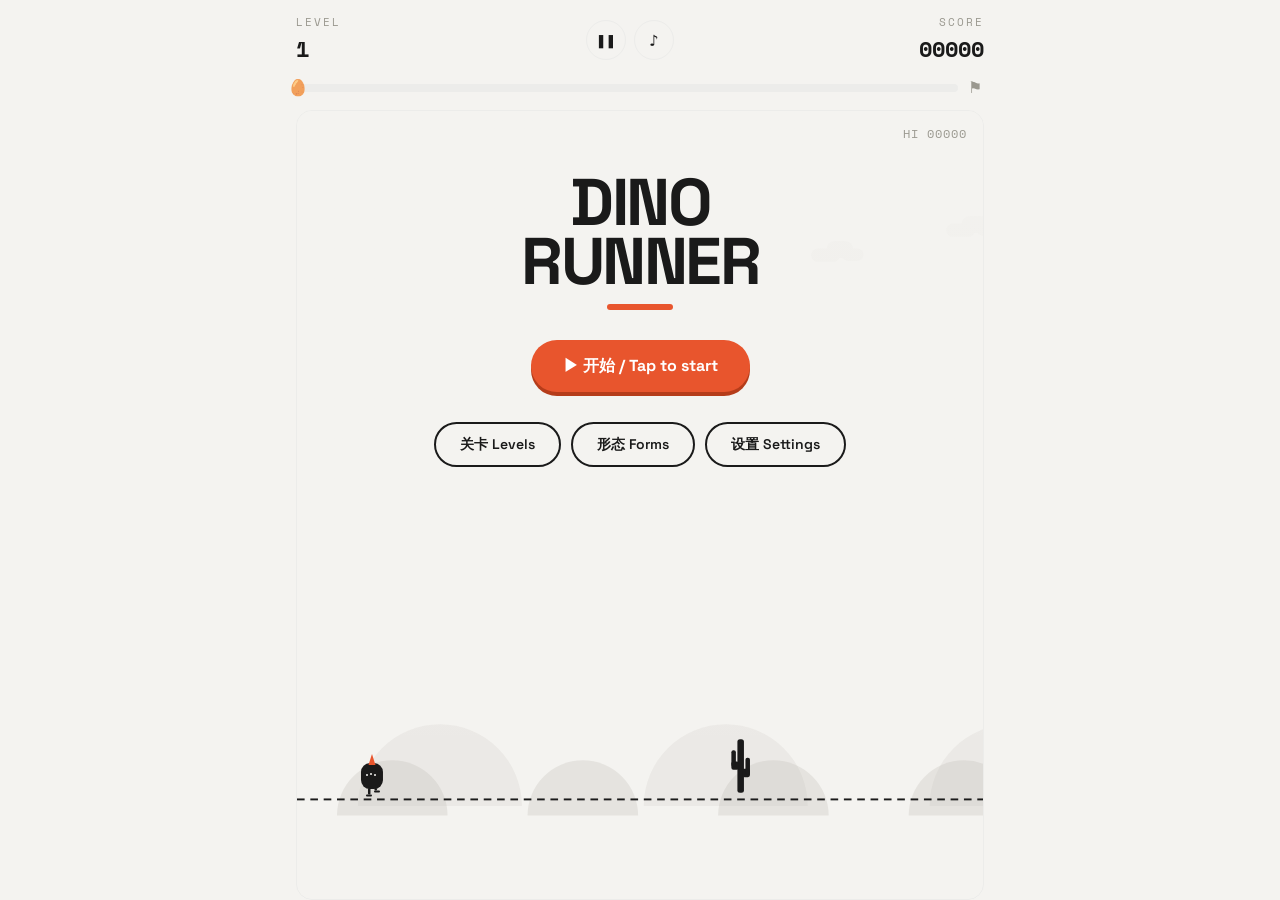
==== commit 804fc5c1: "Toggle pause/play icon; enlarge dino & lower ground on mobile - The pause control now flips between " ====
--- a/index.html
+++ b/index.html
@@ -98,7 +98,7 @@
     <!-- Pause overlay -->
     <div id="pauseOverlay" class="overlay hidden">
       <p class="clear-kicker">已暂停 · Paused</p>
-      <h1 class="overlay-title pause-glyph">❚❚</h1>
+      <h1 id="pauseGlyph" class="overlay-title pause-glyph">▶</h1>
       <p id="pauseStats" class="overlay-sub">Score 00000</p>
       <button id="resumeBtn" class="pill-btn primary">继续 Resume</button>
       <div class="overlay-actions">
--- a/style.css
+++ b/style.css
@@ -127,6 +127,9 @@
   position: relative;
   flex: 1;
   min-height: 0;
+  display: flex;
+  align-items: center;
+  justify-content: center;
   border-radius: 16px;
   overflow: hidden;
   border: 1px solid var(--line);
@@ -134,7 +137,11 @@
   transition: background 0.4s ease, border-color 0.4s ease;
 }
 
-#game { display: block; width: 100%; height: 100%; }
+/* The runner is a capped, near-square band centred in the stage: tall enough
+   that the ground sits in the lower third (not a high mid-line) with plenty of
+   sky for jumps, but framed so the action isn't a tiny strip lost in an empty
+   canvas. Overlays (inset:0) still cover the whole stage. */
+#game { display: block; width: 100%; aspect-ratio: 1 / 1; max-height: 100%; }
 
 .overlay {
   position: absolute;
@@ -425,7 +432,7 @@
 .title-rule { display: block; width: 66px; height: 6px; border-radius: 3px; background: var(--accent); }
 .hi-score { position: absolute; top: 14px; right: 16px; font-family: var(--font-mono); font-size: 12px; letter-spacing: 1px; color: var(--muted); }
 .cta-big { font-size: 16px; padding: 15px 32px; }
-.pause-glyph { letter-spacing: 6px; }
+.pause-glyph { letter-spacing: 6px; cursor: pointer; }
 .over-kicker { color: var(--accent); }
 
 /* ---- How-to-play tutorial ---- */
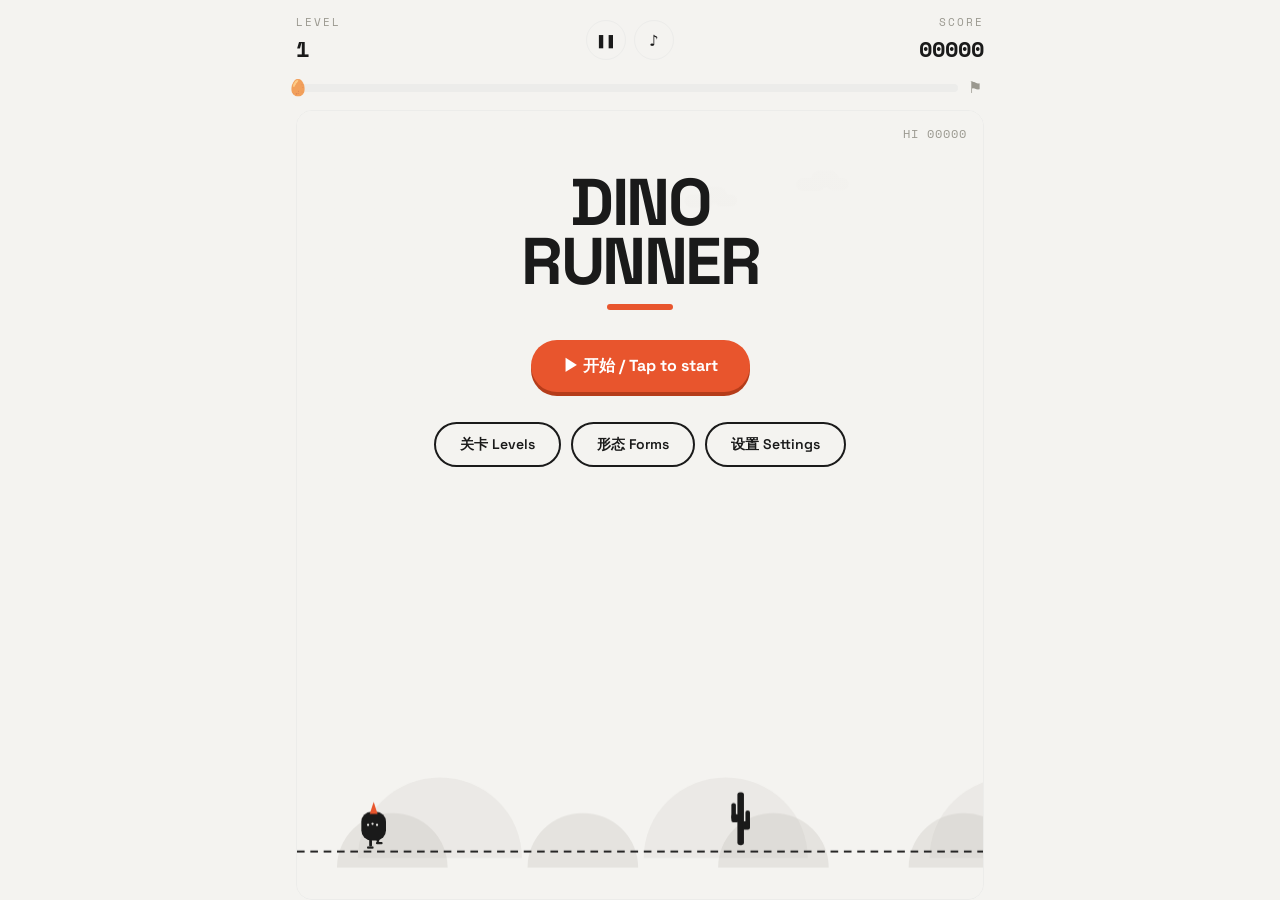
==== commit 82e608d9: "Fix high-refresh speed-up; stop new-form art overlapping the text - Frame-rate independence: the loo" ====
--- a/index.html
+++ b/index.html
@@ -59,6 +59,7 @@
     <div id="clearOverlay" class="overlay hidden">
       <p id="clearKicker" class="clear-kicker">Level cleared</p>
       <h1 id="clearTitle" class="overlay-title">Level 1</h1>
+      <canvas id="clearForm" class="clear-form hidden"></canvas>
       <p id="clearStats" class="overlay-sub">Score 00420 · Best 00500</p>
       <button id="nextBtn" class="pill-btn primary">Next level →</button>
       <div class="overlay-actions">
--- a/style.css
+++ b/style.css
@@ -141,7 +141,7 @@
    that the ground sits in the lower third (not a high mid-line) with plenty of
    sky for jumps, but framed so the action isn't a tiny strip lost in an empty
    canvas. Overlays (inset:0) still cover the whole stage. */
-#game { display: block; width: 100%; aspect-ratio: 1 / 1; max-height: 100%; }
+#game { display: block; width: 100%; aspect-ratio: 3 / 4; max-height: 100%; }
 
 .overlay {
   position: absolute;
@@ -360,7 +360,8 @@
 .skin-cell:active { transform: scale(0.96); }
 .skin-cell.active { border-color: var(--accent); background: color-mix(in srgb, var(--accent) 14%, var(--surface)); }
 .skin-cell.locked { opacity: 0.5; cursor: not-allowed; }
-.skin-emoji { font-size: 22px; line-height: 1; }
+.skin-emoji { font-size: 22px; line-height: 1; width: 46px; text-align: center; flex: none; }
+.skin-thumb { width: 46px; height: 44px; flex: none; }
 .skin-name { font-size: 12px; font-weight: 600; }
 .skin-cell.locked .skin-name { color: var(--mid); }
 
@@ -453,17 +454,10 @@
 
 /* ---- Level-clear celebration ---- */
 #clearOverlay { background: color-mix(in srgb, var(--bg) 52%, transparent); backdrop-filter: none; }
-/* New-form reveal: clear a transparent band in the middle so the big showcased
-   dino on the canvas is fully visible; text sits top, buttons sit bottom. */
-#clearOverlay.reveal {
-  justify-content: space-between;
-  padding-top: 9%;
-  padding-bottom: 7%;
-  background: linear-gradient(to bottom,
-    var(--bg) 0%, color-mix(in srgb, var(--bg) 80%, transparent) 24%,
-    transparent 40%, transparent 62%,
-    color-mix(in srgb, var(--bg) 80%, transparent) 78%, var(--bg) 100%);
-}
+/* New-form reveal: the real form art renders into #clearForm in the normal
+   overlay flow (between title and subtitle), so nothing overlaps. */
+.clear-form { display: block; width: 132px; height: 124px; margin: 2px auto; }
+.clear-form.hidden { display: none; }
 #clearOverlay.reveal .overlay-title { font-size: 26px; }
 #clearOverlay:not(.hidden) { animation: pop-in 0.42s cubic-bezier(0.2, 1.3, 0.35, 1); }
 @keyframes pop-in {
